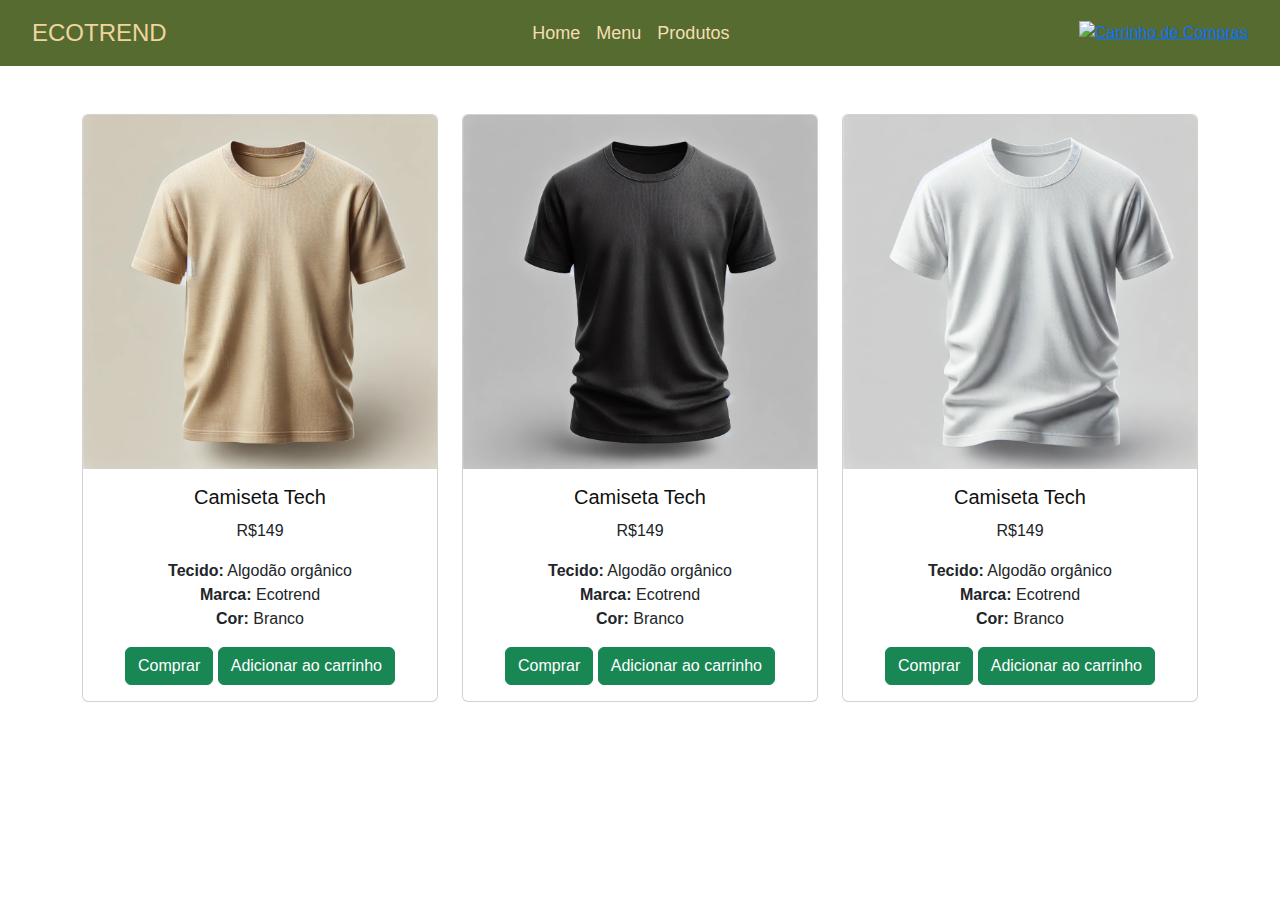
==== camisetas.html @ 859c5c55 "implementação de cards" ====
<!DOCTYPE html>
<html lang="pt-br">
<head>
    <meta charset="UTF-8">
    <meta name="viewport" content="width=device-width, initial-scale=1.0">
    <link href="https://cdn.jsdelivr.net/npm/bootstrap@5.3.0/dist/css/bootstrap.min.css" rel="stylesheet">
    <link rel="stylesheet" href="styles.css">
    <title>Camisetas</title>
</head>
<body>
    <nav class="navbar navbar-expand-lg navbar-light">
        <div class="container-fluid">
            <a class="navbar-brand" href="#">ECOTREND</a>
            <button class="navbar-toggler" type="button" data-bs-toggle="collapse" data-bs-target="#navbarNav" aria-controls="navbarNav" aria-expanded="false" aria-label="Toggle navigation">
                <span class="navbar-toggler-icon"></span>
            </button>
            <div class="collapse navbar-collapse justify-content-center" id="navbarNav">
                <ul class="navbar-nav">
                    <li class="nav-item">
                        <a class="nav-link" href="index.html" target="_top">Home</a>
                    </li>
                    <li class="nav-item">
                        <a class="nav-link" href="#">Menu</a>
                    </li>
                    <li class="nav-item">
                        <a class="nav-link" href="#">Produtos</a>
                    </li>
                </ul>
            </div>
            <div class="d-flex">
                <a href="#">
                    <img src="https://img.icons8.com/ios-filled/50/ffffff/shopping-cart.png" alt="Carrinho de Compras">
                </a>
            </div>
        </div>
    </nav>
    
    <div class="container my-5">
        <div class="row">
            <div class="col-md-4">
                <div class="card">
                    <img src="/img/camiseta2.webp" class="card-img-top" alt="Camisetas">
                    <div class="card-body text-center">
                        <h5 class="card-title">Camiseta Tech</h5>
                        <p class="card-text">R$149</p>
                        <ul class="list-unstyled">
                            <li><strong>Tecido:</strong> Algodão orgânico</li>
                            <li><strong>Marca:</strong> Ecotrend</li>
                            <li><strong>Cor:</strong> Branco</li>
                        </ul>
                        <a href="#" class="btn btn-success">Comprar</a>
                        <a href="#" class="btn btn-success">Adicionar ao carrinho</a>
                    </div>
                </div>
            </div>
            <div class="col-md-4">
                <div class="card">
                    <img src="/img/camiseta_preta1.webp" class="card-img-top" alt="Camisetas">
                    <div class="card-body text-center">
                        <h5 class="card-title">Camiseta Tech</h5>
                        <p class="card-text">R$149</p>
                        <ul class="list-unstyled">
                            <li><strong>Tecido:</strong> Algodão orgânico</li>
                            <li><strong>Marca:</strong> Ecotrend</li>
                            <li><strong>Cor:</strong> Branco</li>
                        </ul>
                        <a href="#" class="btn btn-success">Comprar</a>
                        <a href="#" class="btn btn-success">Adicionar ao carrinho</a>
                    </div>
                </div>
            </div>
            <div class="col-md-4">
                <div class="card">
                    <img src="/img/Camiseta_branca1.webp" class="card-img-top" alt="Camisetas">
                    <div class="card-body text-center">
                        <h5 class="card-title">Camiseta Tech</h5>
                        <p class="card-text">R$149</p>
                        <ul class="list-unstyled">
                            <li><strong>Tecido:</strong> Algodão orgânico</li>
                            <li><strong>Marca:</strong> Ecotrend</li>
                            <li><strong>Cor:</strong> Branco</li>
                        </ul>
                        <a href="#" class="btn btn-success">Comprar</a>
                        <a href="#" class="btn btn-success">Adicionar ao carrinho</a>
                    </div>
                </div>
            </div>
        </div>
    </div>

    <script src="https://cdn.jsdelivr.net/npm/@popperjs/core@2.11.6/dist/umd/popper.min.js"></script>
    <script src="https://cdn.jsdelivr.net/npm/bootstrap@5.3.0/dist/js/bootstrap.min.js"></script>
</body>
</html>
---- styles.css ----
* {
    margin: 0;
    padding: 0;
    box-sizing: border-box;
}

body {
    font-family: 'Segoe UI', Tahoma, Geneva, Verdana, sans-serif;
}

.navbar-expand-lg {
    background-color: #556B2F; 
    padding: 10px 20px;
}

.barra_navegacao {
    display: flex;
    align-items: center;
    justify-content: space-between;
    position: relative;
}

.navbar-brand {
    color: #f1d49e;
    font-size: 24px;
    text-decoration: none; 
}

.navbar-brand:hover {
    color: #f1d49e; 
    text-decoration: none; 
}

.menu-centralizado {
    position: absolute;
    left: 50%;
    transform: translateX(-50%);
}

.menu {
    list-style: none;
    display: flex;
    gap: 2px;
}

.nav-link {
    color: #F5DEB3;
    text-decoration: none;
    font-size: 18px;
}

.nav-link:hover {
    color: #ffffff; 
}

.cart-icon {
    flex: 1;
    text-align: right;
}

.cart-icon img {
    width: 24px;
    height: 24px;
}

.card-img {
    width: 100%;
    height: 800px;
}

.card-img-overlay {
    background-color: rgba(45, 44, 44, 0.5); 
    padding: 30px;
    border-radius: 10px;
    text-align: center;
}

.card-title{
    color: #101010; 
    margin-bottom: 10px;
}
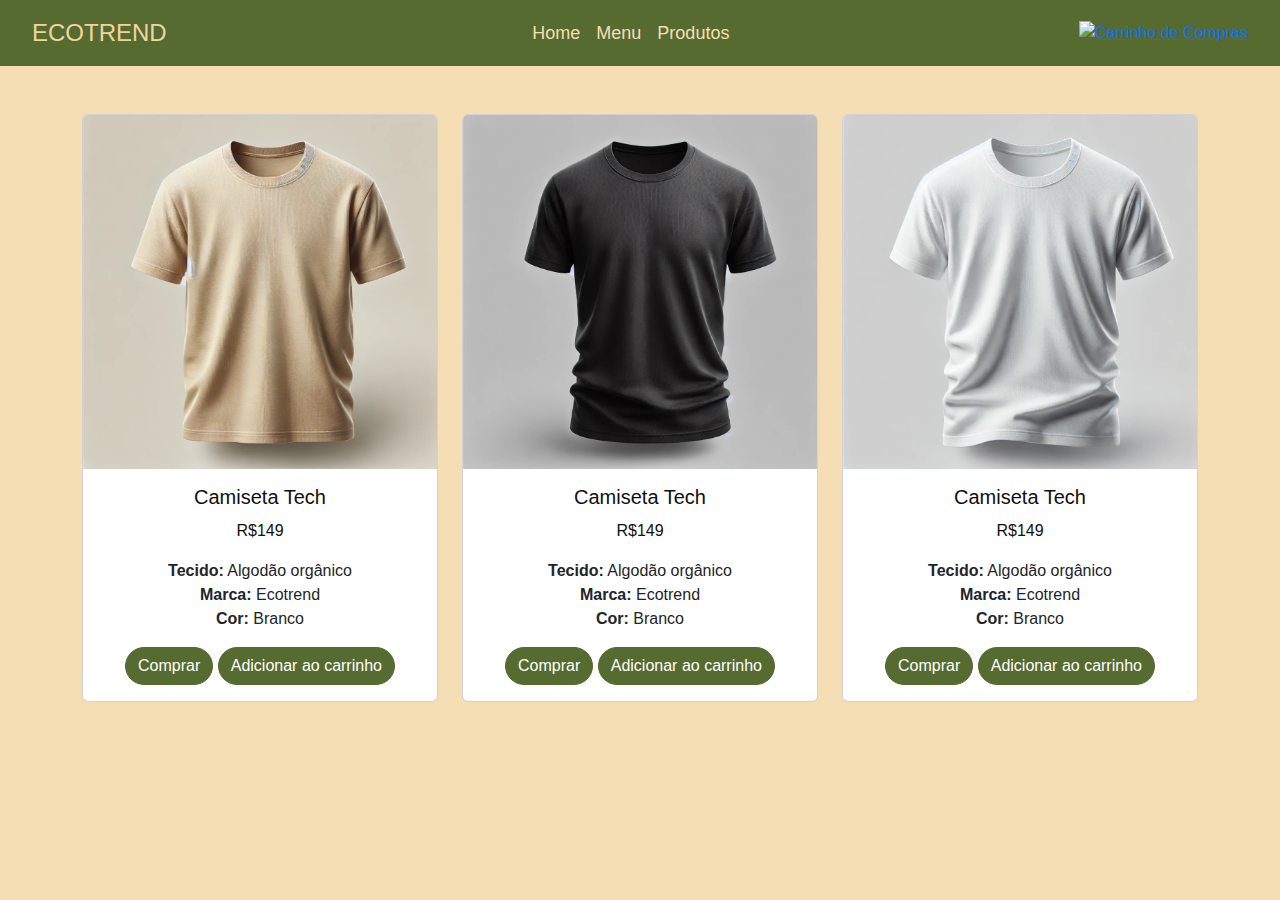
==== commit a95e5ba4: "Estilização do carrosel e da pagina secundaria" ====
--- a/camisetas.html
+++ b/camisetas.html
@@ -7,7 +7,7 @@
     <link rel="stylesheet" href="styles.css">
     <title>Camisetas</title>
 </head>
-<body>
+<body class="camisetashtml">
     <nav class="navbar navbar-expand-lg navbar-light">
         <div class="container-fluid">
             <a class="navbar-brand" href="#">ECOTREND</a>
@@ -42,7 +42,7 @@
                     <img src="/img/camiseta2.webp" class="card-img-top" alt="Camisetas">
                     <div class="card-body text-center">
                         <h5 class="card-title">Camiseta Tech</h5>
-                        <p class="card-text">R$149</p>
+                        <p class="card-preco">R$149</p>
                         <ul class="list-unstyled">
                             <li><strong>Tecido:</strong> Algodão orgânico</li>
                             <li><strong>Marca:</strong> Ecotrend</li>
@@ -58,7 +58,7 @@
                     <img src="/img/camiseta_preta1.webp" class="card-img-top" alt="Camisetas">
                     <div class="card-body text-center">
                         <h5 class="card-title">Camiseta Tech</h5>
-                        <p class="card-text">R$149</p>
+                        <p class="card-preco">R$149</p>
                         <ul class="list-unstyled">
                             <li><strong>Tecido:</strong> Algodão orgânico</li>
                             <li><strong>Marca:</strong> Ecotrend</li>
@@ -74,7 +74,7 @@
                     <img src="/img/Camiseta_branca1.webp" class="card-img-top" alt="Camisetas">
                     <div class="card-body text-center">
                         <h5 class="card-title">Camiseta Tech</h5>
-                        <p class="card-text">R$149</p>
+                        <p class="card-preco">R$149</p>
                         <ul class="list-unstyled">
                             <li><strong>Tecido:</strong> Algodão orgânico</li>
                             <li><strong>Marca:</strong> Ecotrend</li>
--- a/styles.css
+++ b/styles.css
@@ -63,9 +63,10 @@
     height: 24px;
 }
 
-.card-img {
-    width: 100%;
-    height: 800px;
+
+
+.card-text{
+    color: #556B2F;
 }
 
 .card-img-overlay {
@@ -80,3 +81,21 @@
     margin-bottom: 10px;
 }
 
+
+.camisetashtml{
+    background-color: #F5DEB3;
+}
+
+.card-preco{
+    color: #101010;
+}
+
+.btn{
+    background-color: #556B2F;
+    border-color: #556B2F;
+    border-radius:20px;
+}
+
+.btn-success:hover{
+   background-color: #556B2F;
+}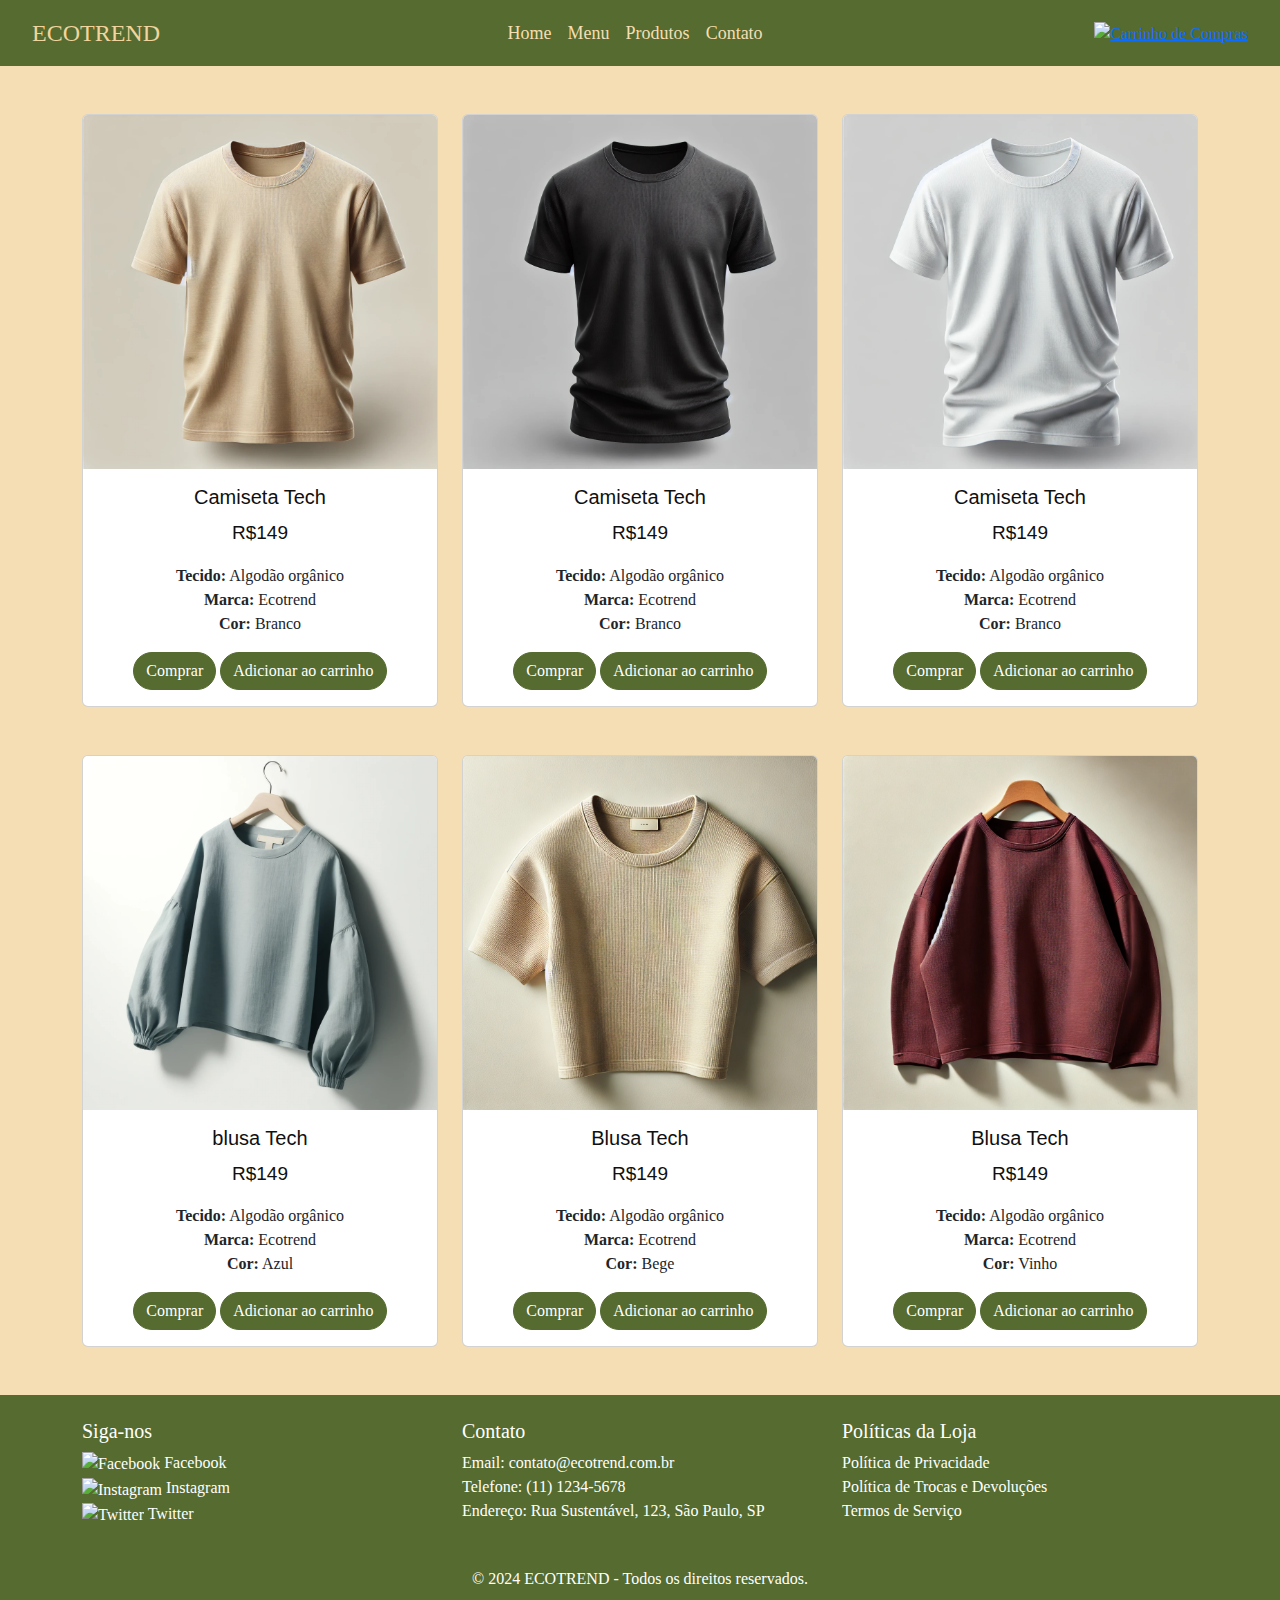
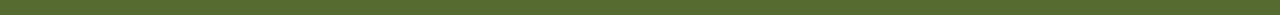
==== commit f7ebeb05: "pequenas mudanças" ====
--- a/camisetas.html
+++ b/camisetas.html
@@ -5,7 +5,7 @@
     <meta name="viewport" content="width=device-width, initial-scale=1.0">
     <link href="https://cdn.jsdelivr.net/npm/bootstrap@5.3.0/dist/css/bootstrap.min.css" rel="stylesheet">
     <link rel="stylesheet" href="styles.css">
-    <title>Camisetas</title>
+    <title>Roupas</title>
 </head>
 <body class="camisetashtml">
     <nav class="navbar navbar-expand-lg navbar-light">
@@ -17,13 +17,16 @@
             <div class="collapse navbar-collapse justify-content-center" id="navbarNav">
                 <ul class="navbar-nav">
                     <li class="nav-item">
-                        <a class="nav-link" href="index.html" target="_top">Home</a>
+                        <a class="nav-link" href="index.html">Home</a>
                     </li>
                     <li class="nav-item">
                         <a class="nav-link" href="#">Menu</a>
                     </li>
                     <li class="nav-item">
                         <a class="nav-link" href="#">Produtos</a>
+                    </li>
+                    <li class="nav-item">
+                        <a class="nav-link" href="contatos.html">Contato</a>
                     </li>
                 </ul>
             </div>
@@ -87,7 +90,93 @@
             </div>
         </div>
     </div>
-
+    <div class="container my-5">
+        <div class="row">
+            <div class="col-md-4">
+                <div class="card">
+                    <img src="/img/blusa_azul.webp" class="card-img-top" alt="Camisetas">
+                    <div class="card-body text-center">
+                        <h5 class="card-title">blusa Tech</h5>
+                        <p class="card-preco">R$149</p>
+                        <ul class="list-unstyled">
+                            <li><strong>Tecido:</strong> Algodão orgânico</li>
+                            <li><strong>Marca:</strong> Ecotrend</li>
+                            <li><strong>Cor:</strong> Azul</li>
+                        </ul>
+                        <a href="#" class="btn btn-success">Comprar</a>
+                        <a href="#" class="btn btn-success">Adicionar ao carrinho</a>
+                    </div>
+                </div>
+            </div>
+            <div class="col-md-4">
+                <div class="card">
+                    <img src="/img/blusa_bege.webp" class="card-img-top" alt="Camisetas">
+                    <div class="card-body text-center">
+                        <h5 class="card-title">Blusa Tech</h5>
+                        <p class="card-preco">R$149</p>
+                        <ul class="list-unstyled">
+                            <li><strong>Tecido:</strong> Algodão orgânico</li>
+                            <li><strong>Marca:</strong> Ecotrend</li>
+                            <li><strong>Cor:</strong> Bege</li>
+                        </ul>
+                        <a href="#" class="btn btn-success">Comprar</a>
+                        <a href="#" class="btn btn-success">Adicionar ao carrinho</a>
+                    </div>
+                </div>
+            </div>
+            <div class="col-md-4">
+                <div class="card">
+                    <img src="/img/blusa_vinho.webp" class="card-img-top" alt="Camisetas">
+                    <div class="card-body text-center">
+                        <h5 class="card-title">Blusa Tech</h5>
+                        <p class="card-preco">R$149</p>
+                        <ul class="list-unstyled">
+                            <li><strong>Tecido:</strong> Algodão orgânico</li>
+                            <li><strong>Marca:</strong> Ecotrend</li>
+                            <li><strong>Cor:</strong> Vinho</li>
+                        </ul>
+                        <a href="#" class="btn btn-success">Comprar</a>
+                        <a href="#" class="btn btn-success">Adicionar ao carrinho</a>
+                    </div>
+                </div>
+            </div>
+        </div>
+    </div>
+    <footer class="custom-footer text-white py-4">
+        <div class="container">
+            <div class="row">
+                <div class="col-md-4">
+                    <h5>Siga-nos</h5>
+                    <ul class="list-unstyled">
+                        <li><a href="#" class="text-white text-decoration-none"><img src="https://img.icons8.com/ios-filled/24/ffffff/facebook.png" alt="Facebook"> Facebook</a></li>
+                        <li><a href="#" class="text-white text-decoration-none"><img src="https://img.icons8.com/ios-filled/24/ffffff/instagram-new.png" alt="Instagram"> Instagram</a></li>
+                        <li><a href="#" class="text-white text-decoration-none"><img src="https://img.icons8.com/ios-filled/24/ffffff/twitter.png" alt="Twitter"> Twitter</a></li>
+                    </ul>
+                </div>
+    
+                <div class="col-md-4">
+                    <h5>Contato</h5>
+                    <ul class="list-unstyled">
+                        <li>Email: contato@ecotrend.com.br</li>
+                        <li>Telefone: (11) 1234-5678</li>
+                        <li>Endereço: Rua Sustentável, 123, São Paulo, SP</li>
+                    </ul>
+                </div>
+                <div class="col-md-4">
+                    <h5>Políticas da Loja</h5>
+                    <ul class="list-unstyled">
+                        <li><a href="#" class="text-white text-decoration-none">Política de Privacidade</a></li>
+                        <li><a href="#" class="text-white text-decoration-none">Política de Trocas e Devoluções</a></li>
+                        <li><a href="#" class="text-white text-decoration-none">Termos de Serviço</a></li>
+                    </ul>
+                </div>
+            </div>
+    
+            <div class="text-center mt-4">
+                <p class="mb-0">© 2024 ECOTREND - Todos os direitos reservados.</p>
+            </div>
+        </div>
+    </footer>
     <script src="https://cdn.jsdelivr.net/npm/@popperjs/core@2.11.6/dist/umd/popper.min.js"></script>
     <script src="https://cdn.jsdelivr.net/npm/bootstrap@5.3.0/dist/js/bootstrap.min.js"></script>
 </body>
--- a/styles.css
+++ b/styles.css
@@ -5,7 +5,8 @@
 }
 
 body {
-    font-family: 'Segoe UI', Tahoma, Geneva, Verdana, sans-serif;
+    font-family: "Nanum Myeongjo", serif;
+    font-weight: 400;
 }
 
 .navbar-expand-lg {
@@ -65,8 +66,10 @@
 
 
 
-.card-text{
+.texto_carrosel{
     color: #556B2F;
+    font-family: "Nanum Myeongjo", serif;
+    font-weight: 700;
 }
 
 .card-img-overlay {
@@ -79,6 +82,7 @@
 .card-title{
     color: #101010; 
     margin-bottom: 10px;
+    font-family:'Segoe UI', Tahoma, Geneva, Verdana, sans-serif;
 }
 
 
@@ -88,6 +92,9 @@
 
 .card-preco{
     color: #101010;
+    font-family:'Segoe UI', Tahoma, Geneva, Verdana, sans-serif;
+    font-weight: 500;
+    font-size: 19px;
 }
 
 .btn{
@@ -98,4 +105,61 @@
 
 .btn-success:hover{
    background-color: #556B2F;
-}+}
+
+form {
+    max-width: 600px;
+    margin: 0 auto;
+}
+
+h2 {
+    margin-bottom: 30px;
+}
+
+.contatos{
+    background-color: #F5DEB3;
+    font-family: "Nanum Myeongjo", serif;
+}
+
+#titulo_contatos{
+    color: #556B2F;
+}
+
+
+.custom-footer{
+    background-color: #556B2F; 
+}
+
+@media (max-width: 768px) {
+    /* Ajusta o alinhamento do texto no rodapé para telas pequenas */
+    .custom-footer .text-md-start {
+        text-align: center !important;
+    }
+
+    /* Ajusta o tamanho da fonte no carrossel em telas pequenas */
+    .carousel-inner h5 {
+        font-size: 1.5rem;
+    }
+
+    .carousel-inner p {
+        font-size: 1rem;
+    }
+}
+
+@media (min-width: 769px) {
+    /* Alinhamento padrão em telas grandes */
+    .custom-footer .text-md-start {
+        text-align: left !important;
+    }
+
+    /* Tamanho da fonte em telas grandes */
+    .carousel-inner h5 {
+        font-size: 2.5rem;
+    }
+
+    .carousel-inner p {
+        font-size: 1.25rem;
+    }
+}
+
+@import url('https://fonts.googleapis.com/css2?family=Nanum+Myeongjo:wght@400;700;800&display=swap');